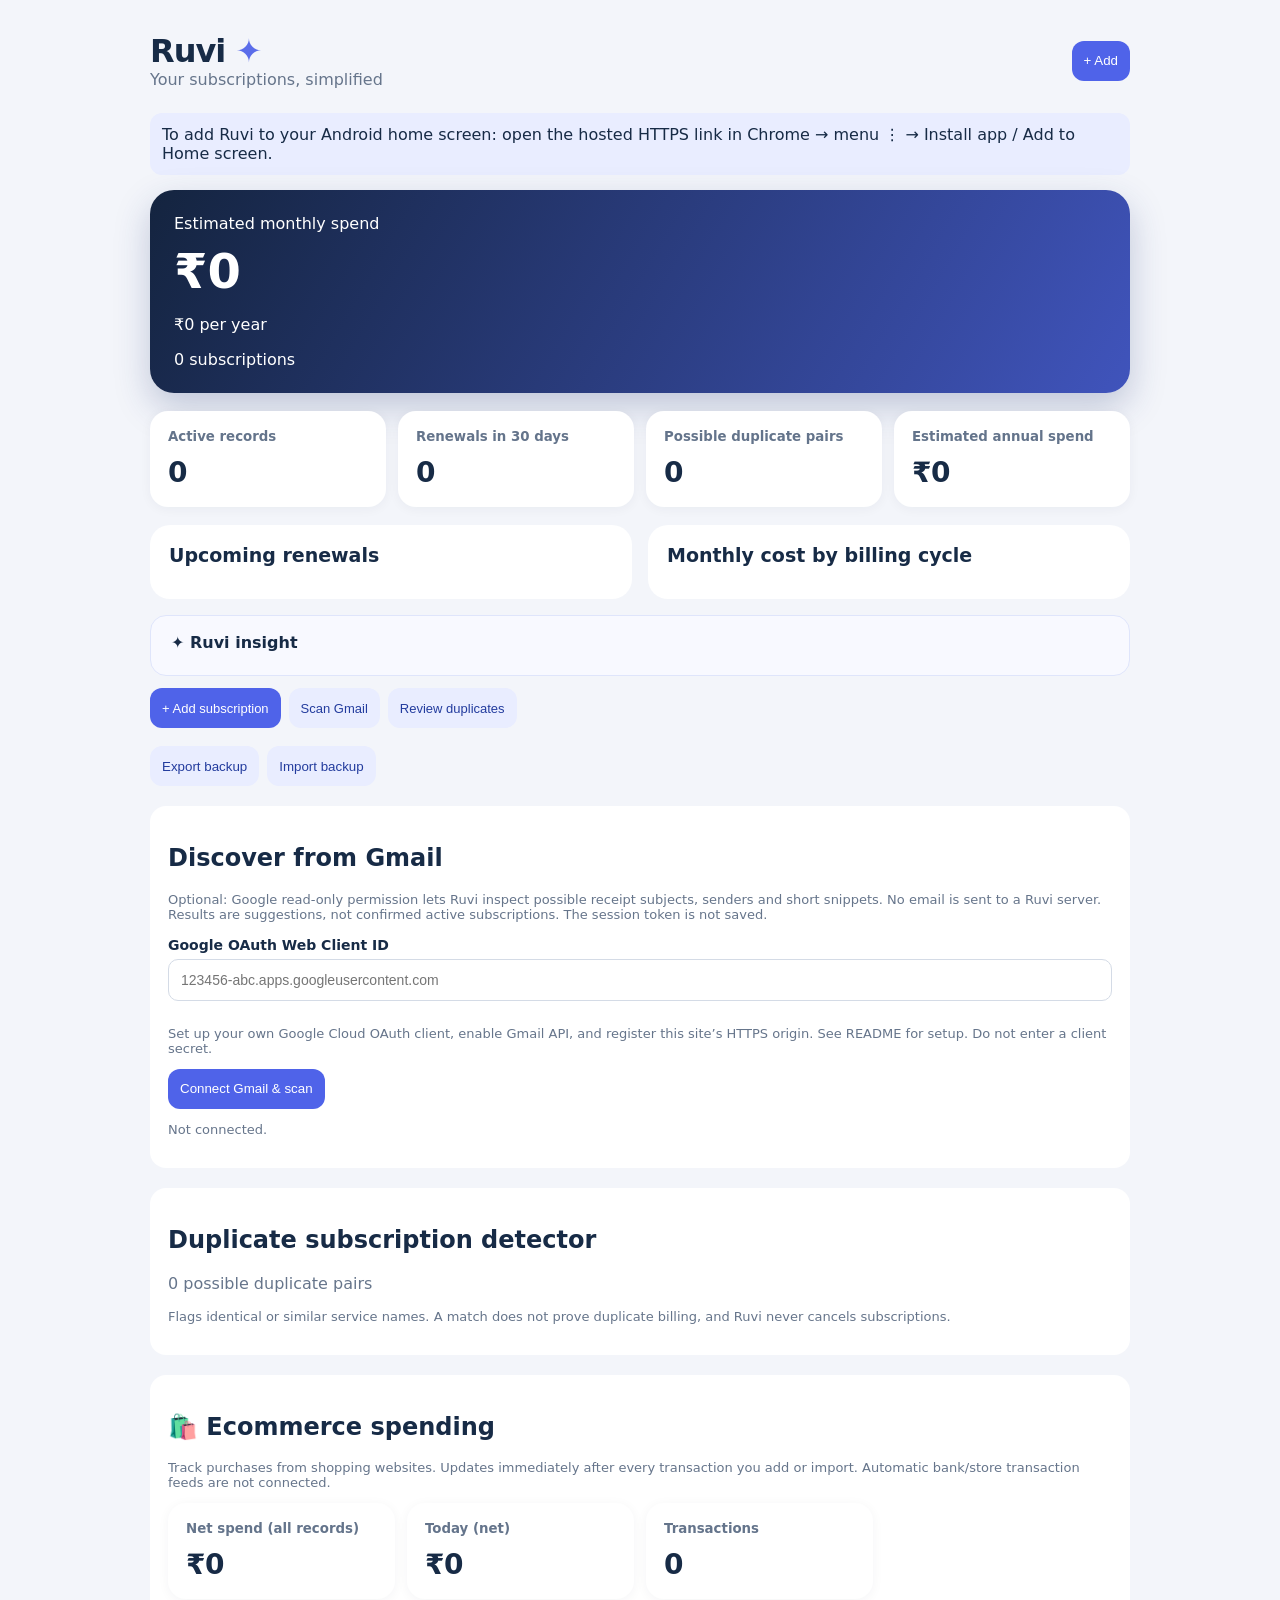
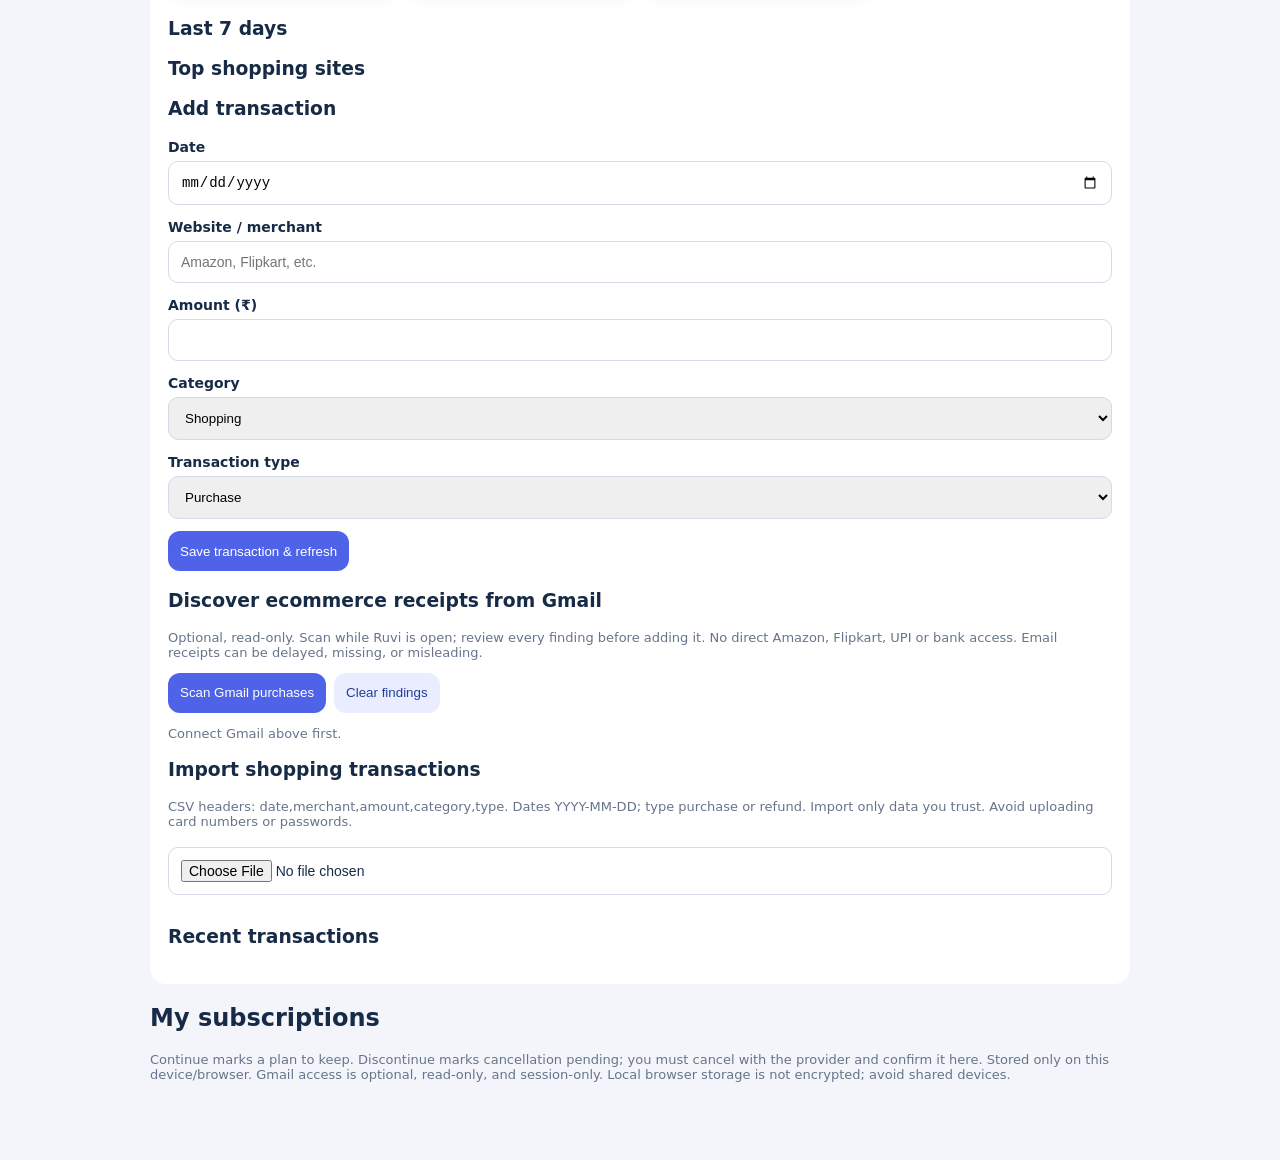
==== index.html @ 4a260799 "Add files via upload" ====
<!doctype html><html lang="en"><head><meta charset="utf-8"><meta name="viewport" content="width=device-width,initial-scale=1"><meta name="theme-color" content="#172b46"><title>Ruvi — Subscriptions</title><link rel="manifest" href="manifest.webmanifest"><style>body{margin:0;background:#f5f7fb;color:#172b46;font:16px system-ui}main{max-width:520px;margin:auto;padding:22px}header{display:flex;justify-content:space-between;align-items:center}h1{font-size:32px;margin:0}.muted{color:#66758b}.hero{background:#172b46;color:white;border-radius:24px;padding:24px;margin:24px 0}.hero strong{font-size:36px}.card{background:white;padding:16px;border-radius:16px;margin:12px 0;box-shadow:0 2px 10px #172b4610;display:flex;justify-content:space-between;gap:10px;align-items:center}button{background:#4f63e9;color:white;border:0;border-radius:12px;padding:12px;cursor:pointer}button.secondary{background:#e9edff;color:#233c9e}input,select{box-sizing:border-box;width:100%;padding:12px;border:1px solid #d4dbe6;border-radius:10px;margin:5px 0 12px}dialog{border:0;border-radius:20px;max-width:400px;width:85%}dialog::backdrop{background:#172b4699}.actions{display:flex;gap:8px;flex-wrap:wrap}.small{font-size:13px}.cost{font-weight:700}.grow{min-width:0;overflow-wrap:anywhere}.discovery{align-items:flex-start}.discovery p{margin:8px 0}.section{background:#fff;border-radius:16px;padding:18px;margin:20px 0}.section input{font-size:14px}label{font-weight:600;font-size:14px}.subscription-actions{display:flex;flex-wrap:wrap;gap:6px;justify-content:flex-end}.subscription-actions button{font-size:12px;padding:9px}.keep-button{background:#147d60}.stop-button{background:#a73745}.card{align-items:flex-start;flex-direction:column}.card>div{width:100%}.subscription-actions{width:100%} .install-hint{padding:12px;background:#e9edff;border-radius:12px;margin:14px 0} .ecom-bar-row{display:grid;grid-template-columns:55px 1fr 100px;gap:8px;align-items:center;margin:10px 0;font-size:12px}.ecom-bar-bg{background:#edf0fa;height:16px;border-radius:8px;overflow:hidden}.ecom-bar-fill{height:100%;background:#5969e9}.ecom-entry{display:flex;align-items:center;gap:8px;flex-wrap:wrap;padding:9px 0;border-bottom:1px solid #e8ecf3}.ecom-entry span{flex:1;min-width:130px}.ecom-entry button{padding:7px} </style><link rel="stylesheet" href="dashboard.css"></head><body><main><header><div><h1>Ruvi <span style="color:#5b6dea">✦</span></h1><div class="muted">Your subscriptions, simplified</div></div><button onclick="openForm()">+ Add</button></header><div class="install-hint" id="installHint">To add Ruvi to your Android home screen: open the hosted HTTPS link in Chrome → menu ⋮ → Install app / Add to Home screen.</div><section class="hero"><div>Estimated monthly spend</div><strong id="monthly">₹0</strong><p id="yearly">₹0 per year</p><div id="count">0 subscriptions</div></section><section class="dashboard-grid" aria-label="Subscription metrics"><div class="metric"><small>Active records</small><strong id="metric-active">0</strong></div><div class="metric"><small>Renewals in 30 days</small><strong id="metric-next">0</strong></div><div class="metric"><small>Possible duplicate pairs</small><strong id="metric-risk">0</strong></div><div class="metric"><small>Estimated annual spend</small><strong id="metric-annual">₹0</strong></div></section><section class="dashboard-panels"><div class="panel"><h2>Upcoming renewals</h2><div id="renewal-list"></div></div><div class="panel"><h2>Monthly cost by billing cycle</h2><div id="spend-chart"></div></div></section><div class="insight"><strong>✦ Ruvi insight</strong><p id="insight-text"></p></div><div class="quick-actions"><button onclick="openForm()">+ Add subscription</button><button class="secondary" data-target="gmail-section">Scan Gmail</button><button class="secondary" data-target="duplicate-section">Review duplicates</button></div><div class="actions"><button class="secondary" onclick="exportData()">Export backup</button><button class="secondary" onclick="document.getElementById('import').click()">Import backup</button><input id="import" type="file" accept="application/json" hidden onchange="importData(event)"></div><section class="section" id="gmail-section"><h2>Discover from Gmail</h2><p class="muted small">Optional: Google read-only permission lets Ruvi inspect possible receipt subjects, senders and short snippets. No email is sent to a Ruvi server. Results are suggestions, not confirmed active subscriptions. The session token is not saved.</p><label>Google OAuth Web Client ID<input id="clientId" autocomplete="off" placeholder="123456-abc.apps.googleusercontent.com"></label><p class="muted small">Set up your own Google Cloud OAuth client, enable Gmail API, and register this site’s HTTPS origin. See README for setup. Do not enter a client secret.</p><div class="actions"><button id="connect" type="button">Connect Gmail &amp; scan</button><button id="disconnect" type="button" class="secondary" hidden>Disconnect</button></div><p id="gmailStatus" role="status" class="muted small">Not connected.</p><div id="findings"></div></section><section class="section" id="duplicate-section"><h2>Duplicate subscription detector</h2><p id="duplicateCount" class="muted">0 possible duplicate pairs</p><p class="muted small">Flags identical or similar service names. A match does not prove duplicate billing, and Ruvi never cancels subscriptions.</p><div id="duplicates"></div></section><section class="section" id="ecommerce-section"><h2>🛍️ Ecommerce spending</h2><p class="muted small">Track purchases from shopping websites. Updates immediately after every transaction you add or import. Automatic bank/store transaction feeds are not connected.</p><div class="dashboard-grid"><div class="metric"><small>Net spend (all records)</small><strong id="ecom-total">₹0</strong></div><div class="metric"><small>Today (net)</small><strong id="ecom-today">₹0</strong></div><div class="metric"><small>Transactions</small><strong id="ecom-count">0</strong></div></div><p class="muted small" id="ecom-updated"></p><h3>Last 7 days</h3><div id="ecom-chart"></div><h3>Top shopping sites</h3><div id="ecom-merchants"></div><h3>Add transaction</h3><form id="ecom-form"><label>Date<input type="date" id="ecom-date" required></label><label>Website / merchant<input id="ecom-merchant" placeholder="Amazon, Flipkart, etc." required></label><label>Amount (₹)<input id="ecom-amount" type="number" min="0" step="0.01" required></label><label>Category<select id="ecom-category"><option>Shopping</option><option>Groceries</option><option>Electronics</option><option>Fashion</option><option>Household</option><option>Other</option></select></label><label>Transaction type<select id="ecom-type"><option value="purchase">Purchase</option><option value="refund">Refund</option></select></label><button type="submit">Save transaction & refresh</button></form><h3>Discover ecommerce receipts from Gmail</h3><p class="muted small">Optional, read-only. Scan while Ruvi is open; review every finding before adding it. No direct Amazon, Flipkart, UPI or bank access. Email receipts can be delayed, missing, or misleading.</p><div class="actions"><button id="scan-ecom" type="button">Scan Gmail purchases</button><button id="clear-ecom-finds" class="secondary" type="button">Clear findings</button></div><p id="ecom-scan-status" class="muted small" role="status">Connect Gmail above first.</p><div id="ecom-findings"></div><h3>Import shopping transactions</h3><p class="muted small">CSV headers: date,merchant,amount,category,type. Dates YYYY-MM-DD; type purchase or refund. Import only data you trust. Avoid uploading card numbers or passwords.</p><input type="file" id="ecom-csv" accept=".csv,text/csv"><h3>Recent transactions</h3><div id="ecom-list"></div></section><h2>My subscriptions</h2><div id="items"></div><p class="muted small">Continue marks a plan to keep. Discontinue marks cancellation pending; you must cancel with the provider and confirm it here. Stored only on this device/browser. Gmail access is optional, read-only, and session-only. Local browser storage is not encrypted; avoid shared devices.</p></main><dialog id="editor"><form id="form"><h2 id="formTitle">Add subscription</h2><input id="editId" type="hidden"><label>Service name<input id="name" required placeholder="e.g. ChatGPT Plus"></label><label>Amount (₹)<input id="amount" required type="number" min="0" step="0.01"></label><label>Billing cycle<select id="cycle"><option value="monthly">Monthly</option><option value="yearly">Yearly</option><option value="weekly">Weekly</option><option value="quarterly">Quarterly</option></select></label><label>Next renewal<input id="renewal" required type="date"></label><label>Payment method (optional)<input id="method" placeholder="UPI / card / other"></label><div class="actions"><button type="submit">Save</button><button type="button" class="secondary" onclick="editor.close()">Cancel</button></div></form></dialog><script src="https://accounts.google.com/gsi/client" async defer></script><script src="duplicates.js"></script><script src="app.js"></script><script src="gmail.js"></script><script src="dashboard.js"></script><script src="transactions.js"></script><script src="ecommerce-discovery.js"></script></body></html>
---- dashboard.css ----
:root{color-scheme:light}body{background:#f3f5fa}main{max-width:980px;padding:24px 18px 65px}header{padding:8px 0 10px}h1{letter-spacing:-1px}.hero{background:linear-gradient(120deg,#14243f,#4054bc);box-shadow:0 14px 35px #263c7740;margin:15px 0 18px}.hero strong{display:block;margin-top:10px;font-size:clamp(32px,7vw,48px)}.dashboard-grid{display:grid;grid-template-columns:repeat(4,minmax(0,1fr));gap:12px}.metric{background:white;border-radius:18px;padding:18px;box-shadow:0 2px 12px #172b460c}.metric small{display:block;color:#64748b;font-weight:600;margin-bottom:12px}.metric strong{font-size:clamp(21px,3vw,28px);letter-spacing:-.5px}.dashboard-panels{display:grid;grid-template-columns:1fr 1fr;gap:16px;margin-top:18px}.panel{background:white;border-radius:20px;padding:19px;min-width:0}.panel h2{margin:0 0 14px;font-size:19px}.dash-row{display:flex;align-items:center;justify-content:space-between;gap:12px;border-bottom:1px solid #edf0f5;padding:12px 0}.dash-row:last-child{border:0}.dash-row b{display:block}.dash-row small{display:block;color:#64748b;margin-top:4px}.bar-item{margin:14px 0 20px}.bar-heading{display:flex;justify-content:space-between;gap:12px;font-size:13px;margin-bottom:8px}.bar-track{height:10px;border-radius:12px;background:#e9edf8;overflow:hidden}.bar-fill{height:100%;border-radius:12px;background:linear-gradient(90deg,#5465d9,#7f8ff2)}.insight{margin-top:16px;padding:17px 20px;border:1px solid #dfe5fb;background:#f8f9ff;border-radius:16px}.insight strong{display:block;margin-bottom:6px}.insight p{margin:0;color:#485672}.quick-actions{display:flex;flex-wrap:wrap;gap:8px;margin:12px 0 18px}.quick-actions button{font-size:13px}.section{scroll-margin-top:15px}.card{flex-wrap:wrap}button{min-height:40px}@media(max-width:650px){.dashboard-grid{grid-template-columns:repeat(2,minmax(0,1fr))}.dashboard-panels{grid-template-columns:1fr}.metric{padding:14px}.hero{padding:22px}.panel{padding:16px}main{padding:14px 12px 50px}}
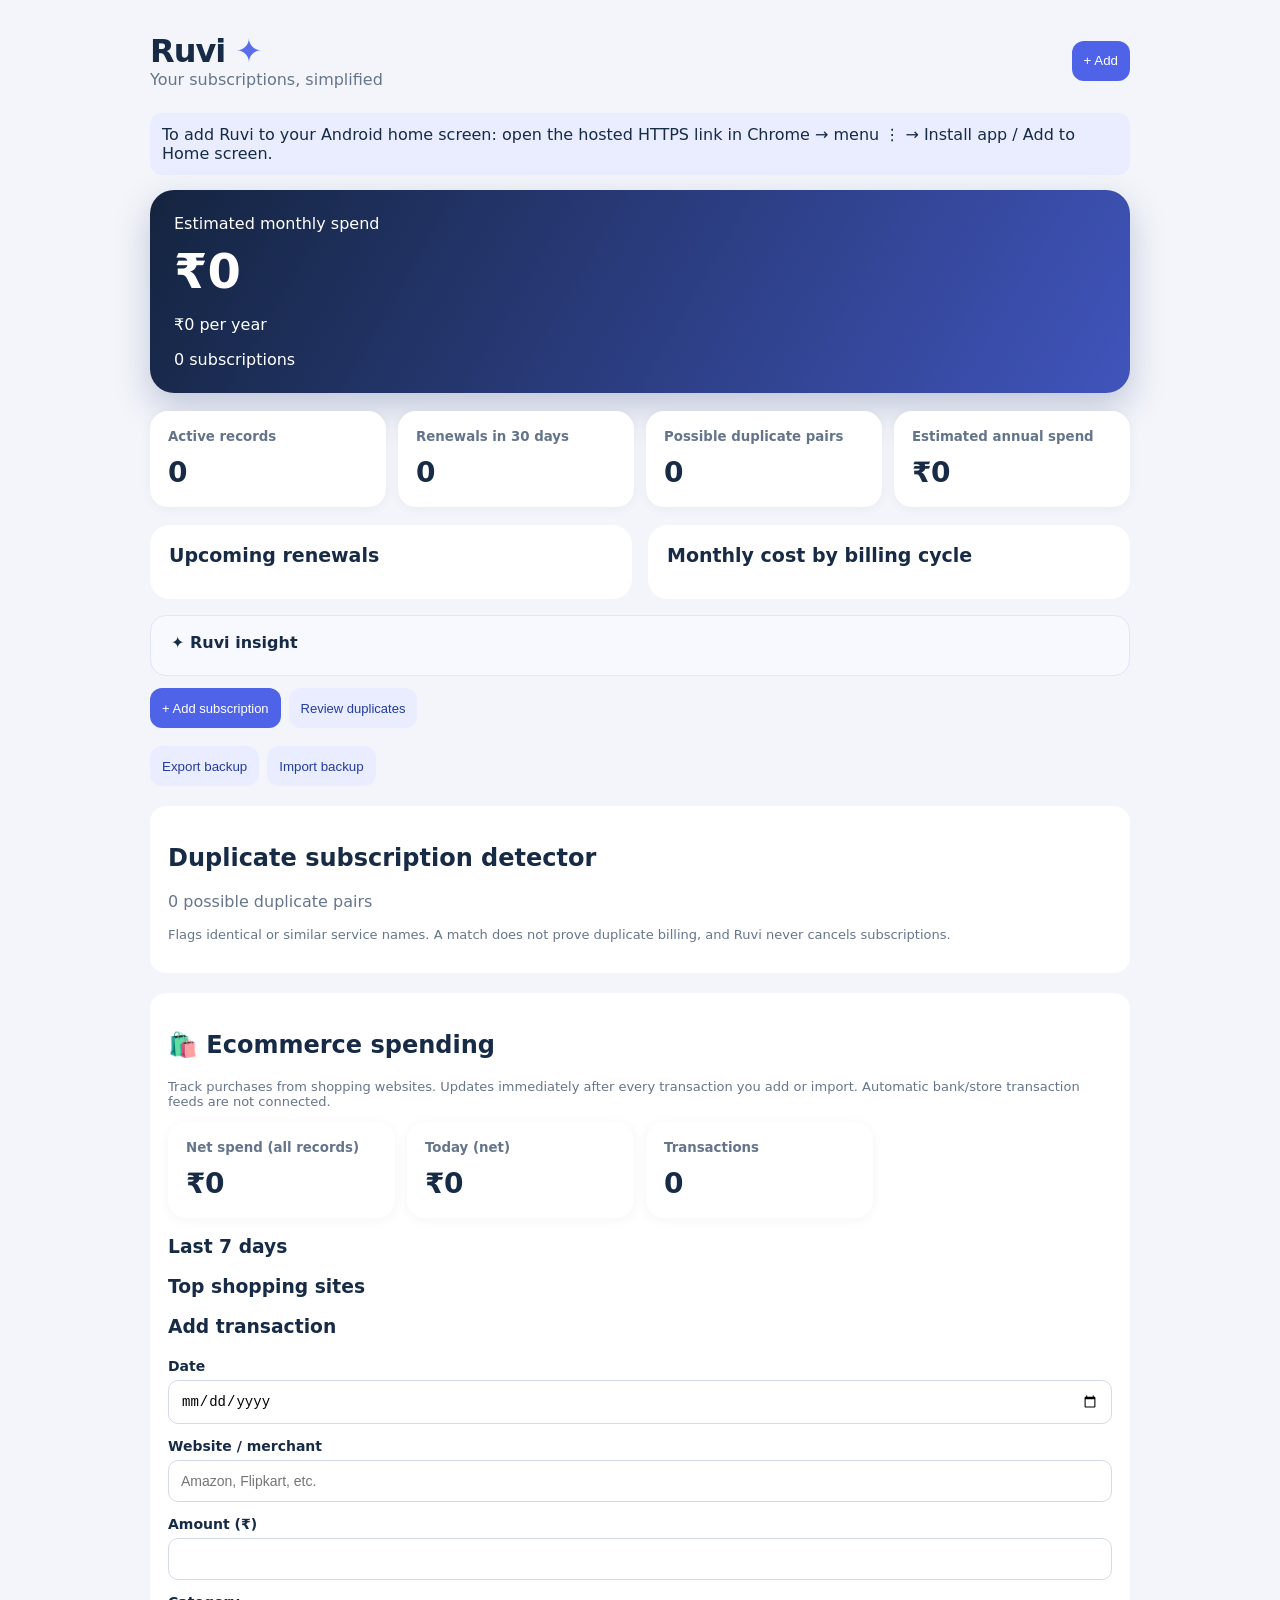
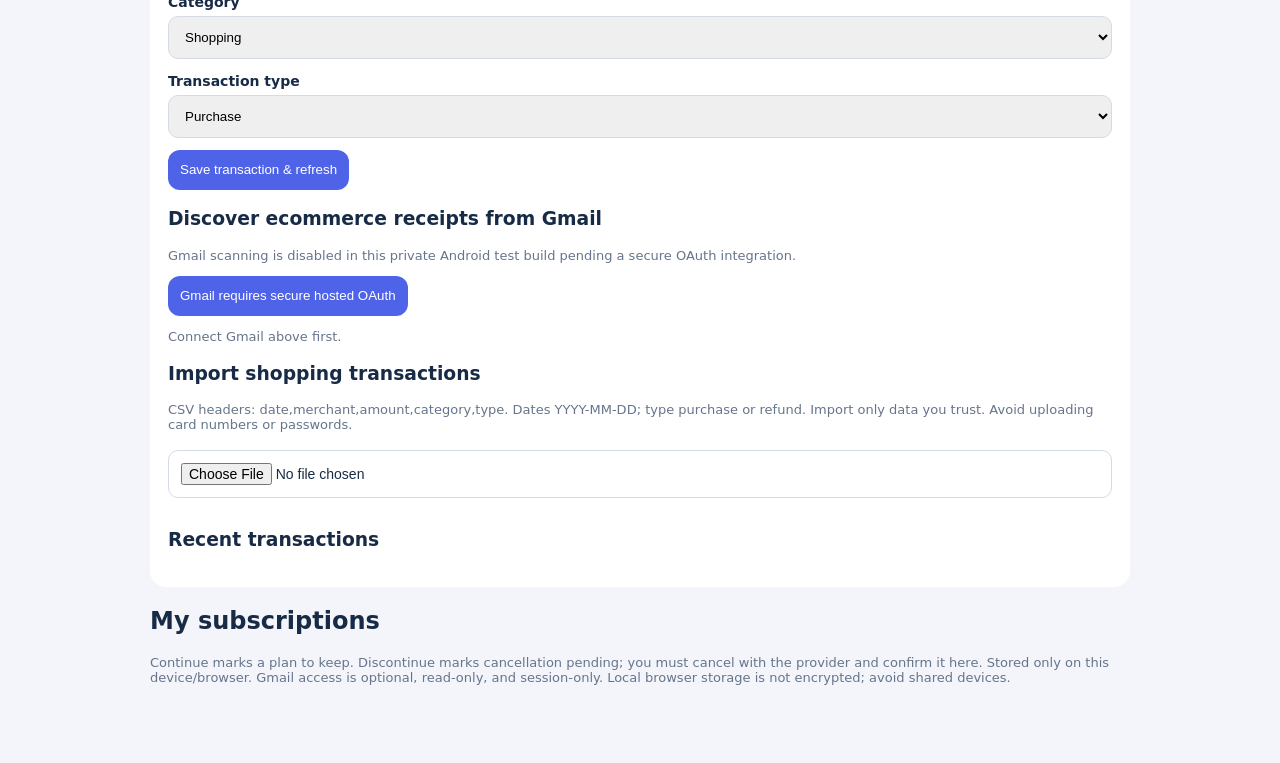
==== commit b8c16eb8: "Add files via upload" ====
--- a/index.html
+++ b/index.html
@@ -1 +1 @@
-<!doctype html><html lang="en"><head><meta charset="utf-8"><meta name="viewport" content="width=device-width,initial-scale=1"><meta name="theme-color" content="#172b46"><title>Ruvi — Subscriptions</title><link rel="manifest" href="manifest.webmanifest"><style>body{margin:0;background:#f5f7fb;color:#172b46;font:16px system-ui}main{max-width:520px;margin:auto;padding:22px}header{display:flex;justify-content:space-between;align-items:center}h1{font-size:32px;margin:0}.muted{color:#66758b}.hero{background:#172b46;color:white;border-radius:24px;padding:24px;margin:24px 0}.hero strong{font-size:36px}.card{background:white;padding:16px;border-radius:16px;margin:12px 0;box-shadow:0 2px 10px #172b4610;display:flex;justify-content:space-between;gap:10px;align-items:center}button{background:#4f63e9;color:white;border:0;border-radius:12px;padding:12px;cursor:pointer}button.secondary{background:#e9edff;color:#233c9e}input,select{box-sizing:border-box;width:100%;padding:12px;border:1px solid #d4dbe6;border-radius:10px;margin:5px 0 12px}dialog{border:0;border-radius:20px;max-width:400px;width:85%}dialog::backdrop{background:#172b4699}.actions{display:flex;gap:8px;flex-wrap:wrap}.small{font-size:13px}.cost{font-weight:700}.grow{min-width:0;overflow-wrap:anywhere}.discovery{align-items:flex-start}.discovery p{margin:8px 0}.section{background:#fff;border-radius:16px;padding:18px;margin:20px 0}.section input{font-size:14px}label{font-weight:600;font-size:14px}.subscription-actions{display:flex;flex-wrap:wrap;gap:6px;justify-content:flex-end}.subscription-actions button{font-size:12px;padding:9px}.keep-button{background:#147d60}.stop-button{background:#a73745}.card{align-items:flex-start;flex-direction:column}.card>div{width:100%}.subscription-actions{width:100%} .install-hint{padding:12px;background:#e9edff;border-radius:12px;margin:14px 0} .ecom-bar-row{display:grid;grid-template-columns:55px 1fr 100px;gap:8px;align-items:center;margin:10px 0;font-size:12px}.ecom-bar-bg{background:#edf0fa;height:16px;border-radius:8px;overflow:hidden}.ecom-bar-fill{height:100%;background:#5969e9}.ecom-entry{display:flex;align-items:center;gap:8px;flex-wrap:wrap;padding:9px 0;border-bottom:1px solid #e8ecf3}.ecom-entry span{flex:1;min-width:130px}.ecom-entry button{padding:7px} </style><link rel="stylesheet" href="dashboard.css"></head><body><main><header><div><h1>Ruvi <span style="color:#5b6dea">✦</span></h1><div class="muted">Your subscriptions, simplified</div></div><button onclick="openForm()">+ Add</button></header><div class="install-hint" id="installHint">To add Ruvi to your Android home screen: open the hosted HTTPS link in Chrome → menu ⋮ → Install app / Add to Home screen.</div><section class="hero"><div>Estimated monthly spend</div><strong id="monthly">₹0</strong><p id="yearly">₹0 per year</p><div id="count">0 subscriptions</div></section><section class="dashboard-grid" aria-label="Subscription metrics"><div class="metric"><small>Active records</small><strong id="metric-active">0</strong></div><div class="metric"><small>Renewals in 30 days</small><strong id="metric-next">0</strong></div><div class="metric"><small>Possible duplicate pairs</small><strong id="metric-risk">0</strong></div><div class="metric"><small>Estimated annual spend</small><strong id="metric-annual">₹0</strong></div></section><section class="dashboard-panels"><div class="panel"><h2>Upcoming renewals</h2><div id="renewal-list"></div></div><div class="panel"><h2>Monthly cost by billing cycle</h2><div id="spend-chart"></div></div></section><div class="insight"><strong>✦ Ruvi insight</strong><p id="insight-text"></p></div><div class="quick-actions"><button onclick="openForm()">+ Add subscription</button><button class="secondary" data-target="gmail-section">Scan Gmail</button><button class="secondary" data-target="duplicate-section">Review duplicates</button></div><div class="actions"><button class="secondary" onclick="exportData()">Export backup</button><button class="secondary" onclick="document.getElementById('import').click()">Import backup</button><input id="import" type="file" accept="application/json" hidden onchange="importData(event)"></div><section class="section" id="gmail-section"><h2>Discover from Gmail</h2><p class="muted small">Optional: Google read-only permission lets Ruvi inspect possible receipt subjects, senders and short snippets. No email is sent to a Ruvi server. Results are suggestions, not confirmed active subscriptions. The session token is not saved.</p><label>Google OAuth Web Client ID<input id="clientId" autocomplete="off" placeholder="123456-abc.apps.googleusercontent.com"></label><p class="muted small">Set up your own Google Cloud OAuth client, enable Gmail API, and register this site’s HTTPS origin. See README for setup. Do not enter a client secret.</p><div class="actions"><button id="connect" type="button">Connect Gmail &amp; scan</button><button id="disconnect" type="button" class="secondary" hidden>Disconnect</button></div><p id="gmailStatus" role="status" class="muted small">Not connected.</p><div id="findings"></div></section><section class="section" id="duplicate-section"><h2>Duplicate subscription detector</h2><p id="duplicateCount" class="muted">0 possible duplicate pairs</p><p class="muted small">Flags identical or similar service names. A match does not prove duplicate billing, and Ruvi never cancels subscriptions.</p><div id="duplicates"></div></section><section class="section" id="ecommerce-section"><h2>🛍️ Ecommerce spending</h2><p class="muted small">Track purchases from shopping websites. Updates immediately after every transaction you add or import. Automatic bank/store transaction feeds are not connected.</p><div class="dashboard-grid"><div class="metric"><small>Net spend (all records)</small><strong id="ecom-total">₹0</strong></div><div class="metric"><small>Today (net)</small><strong id="ecom-today">₹0</strong></div><div class="metric"><small>Transactions</small><strong id="ecom-count">0</strong></div></div><p class="muted small" id="ecom-updated"></p><h3>Last 7 days</h3><div id="ecom-chart"></div><h3>Top shopping sites</h3><div id="ecom-merchants"></div><h3>Add transaction</h3><form id="ecom-form"><label>Date<input type="date" id="ecom-date" required></label><label>Website / merchant<input id="ecom-merchant" placeholder="Amazon, Flipkart, etc." required></label><label>Amount (₹)<input id="ecom-amount" type="number" min="0" step="0.01" required></label><label>Category<select id="ecom-category"><option>Shopping</option><option>Groceries</option><option>Electronics</option><option>Fashion</option><option>Household</option><option>Other</option></select></label><label>Transaction type<select id="ecom-type"><option value="purchase">Purchase</option><option value="refund">Refund</option></select></label><button type="submit">Save transaction & refresh</button></form><h3>Discover ecommerce receipts from Gmail</h3><p class="muted small">Optional, read-only. Scan while Ruvi is open; review every finding before adding it. No direct Amazon, Flipkart, UPI or bank access. Email receipts can be delayed, missing, or misleading.</p><div class="actions"><button id="scan-ecom" type="button">Scan Gmail purchases</button><button id="clear-ecom-finds" class="secondary" type="button">Clear findings</button></div><p id="ecom-scan-status" class="muted small" role="status">Connect Gmail above first.</p><div id="ecom-findings"></div><h3>Import shopping transactions</h3><p class="muted small">CSV headers: date,merchant,amount,category,type. Dates YYYY-MM-DD; type purchase or refund. Import only data you trust. Avoid uploading card numbers or passwords.</p><input type="file" id="ecom-csv" accept=".csv,text/csv"><h3>Recent transactions</h3><div id="ecom-list"></div></section><h2>My subscriptions</h2><div id="items"></div><p class="muted small">Continue marks a plan to keep. Discontinue marks cancellation pending; you must cancel with the provider and confirm it here. Stored only on this device/browser. Gmail access is optional, read-only, and session-only. Local browser storage is not encrypted; avoid shared devices.</p></main><dialog id="editor"><form id="form"><h2 id="formTitle">Add subscription</h2><input id="editId" type="hidden"><label>Service name<input id="name" required placeholder="e.g. ChatGPT Plus"></label><label>Amount (₹)<input id="amount" required type="number" min="0" step="0.01"></label><label>Billing cycle<select id="cycle"><option value="monthly">Monthly</option><option value="yearly">Yearly</option><option value="weekly">Weekly</option><option value="quarterly">Quarterly</option></select></label><label>Next renewal<input id="renewal" required type="date"></label><label>Payment method (optional)<input id="method" placeholder="UPI / card / other"></label><div class="actions"><button type="submit">Save</button><button type="button" class="secondary" onclick="editor.close()">Cancel</button></div></form></dialog><script src="https://accounts.google.com/gsi/client" async defer></script><script src="duplicates.js"></script><script src="app.js"></script><script src="gmail.js"></script><script src="dashboard.js"></script><script src="transactions.js"></script><script src="ecommerce-discovery.js"></script></body></html>
+<!doctype html><html lang="en"><head><meta charset="utf-8"><meta name="viewport" content="width=device-width,initial-scale=1"><meta name="theme-color" content="#172b46"><title>Ruvi — Subscriptions</title><link rel="manifest" href="manifest.webmanifest"><style>body{margin:0;background:#f5f7fb;color:#172b46;font:16px system-ui}main{max-width:520px;margin:auto;padding:22px}header{display:flex;justify-content:space-between;align-items:center}h1{font-size:32px;margin:0}.muted{color:#66758b}.hero{background:#172b46;color:white;border-radius:24px;padding:24px;margin:24px 0}.hero strong{font-size:36px}.card{background:white;padding:16px;border-radius:16px;margin:12px 0;box-shadow:0 2px 10px #172b4610;display:flex;justify-content:space-between;gap:10px;align-items:center}button{background:#4f63e9;color:white;border:0;border-radius:12px;padding:12px;cursor:pointer}button.secondary{background:#e9edff;color:#233c9e}input,select{box-sizing:border-box;width:100%;padding:12px;border:1px solid #d4dbe6;border-radius:10px;margin:5px 0 12px}dialog{border:0;border-radius:20px;max-width:400px;width:85%}dialog::backdrop{background:#172b4699}.actions{display:flex;gap:8px;flex-wrap:wrap}.small{font-size:13px}.cost{font-weight:700}.grow{min-width:0;overflow-wrap:anywhere}.discovery{align-items:flex-start}.discovery p{margin:8px 0}.section{background:#fff;border-radius:16px;padding:18px;margin:20px 0}.section input{font-size:14px}label{font-weight:600;font-size:14px}.subscription-actions{display:flex;flex-wrap:wrap;gap:6px;justify-content:flex-end}.subscription-actions button{font-size:12px;padding:9px}.keep-button{background:#147d60}.stop-button{background:#a73745}.card{align-items:flex-start;flex-direction:column}.card>div{width:100%}.subscription-actions{width:100%} .install-hint{padding:12px;background:#e9edff;border-radius:12px;margin:14px 0} .ecom-bar-row{display:grid;grid-template-columns:55px 1fr 100px;gap:8px;align-items:center;margin:10px 0;font-size:12px}.ecom-bar-bg{background:#edf0fa;height:16px;border-radius:8px;overflow:hidden}.ecom-bar-fill{height:100%;background:#5969e9}.ecom-entry{display:flex;align-items:center;gap:8px;flex-wrap:wrap;padding:9px 0;border-bottom:1px solid #e8ecf3}.ecom-entry span{flex:1;min-width:130px}.ecom-entry button{padding:7px} </style><link rel="stylesheet" href="dashboard.css"></head><body><main><header><div><h1>Ruvi <span style="color:#5b6dea">✦</span></h1><div class="muted">Your subscriptions, simplified</div></div><button onclick="openForm()">+ Add</button></header><div class="install-hint" id="installHint">To add Ruvi to your Android home screen: open the hosted HTTPS link in Chrome → menu ⋮ → Install app / Add to Home screen.</div><section class="hero"><div>Estimated monthly spend</div><strong id="monthly">₹0</strong><p id="yearly">₹0 per year</p><div id="count">0 subscriptions</div></section><section class="dashboard-grid" aria-label="Subscription metrics"><div class="metric"><small>Active records</small><strong id="metric-active">0</strong></div><div class="metric"><small>Renewals in 30 days</small><strong id="metric-next">0</strong></div><div class="metric"><small>Possible duplicate pairs</small><strong id="metric-risk">0</strong></div><div class="metric"><small>Estimated annual spend</small><strong id="metric-annual">₹0</strong></div></section><section class="dashboard-panels"><div class="panel"><h2>Upcoming renewals</h2><div id="renewal-list"></div></div><div class="panel"><h2>Monthly cost by billing cycle</h2><div id="spend-chart"></div></div></section><div class="insight"><strong>✦ Ruvi insight</strong><p id="insight-text"></p></div><div class="quick-actions"><button onclick="openForm()">+ Add subscription</button><button class="secondary" data-target="duplicate-section">Review duplicates</button></div><div class="actions"><button class="secondary" onclick="exportData()">Export backup</button><button class="secondary" onclick="document.getElementById('import').click()">Import backup</button><input id="import" type="file" accept="application/json" hidden onchange="importData(event)"></div><section class="section" id="gmail-section" hidden><h2>Discover from Gmail</h2><p class="muted small">Optional: Google read-only permission lets Ruvi inspect possible receipt subjects, senders and short snippets. No email is sent to a Ruvi server. Results are suggestions, not confirmed active subscriptions. The session token is not saved.</p><label>Google OAuth Web Client ID<input id="clientId" autocomplete="off" placeholder="123456-abc.apps.googleusercontent.com"></label><p class="muted small">Set up your own Google Cloud OAuth client, enable Gmail API, and register this site’s HTTPS origin. See README for setup. Do not enter a client secret.</p><div class="actions"><button id="connect" type="button">Connect Gmail &amp; scan</button><button id="disconnect" type="button" class="secondary" hidden>Disconnect</button></div><p id="gmailStatus" role="status" class="muted small">Not connected.</p><div id="findings"></div></section><section class="section" id="duplicate-section"><h2>Duplicate subscription detector</h2><p id="duplicateCount" class="muted">0 possible duplicate pairs</p><p class="muted small">Flags identical or similar service names. A match does not prove duplicate billing, and Ruvi never cancels subscriptions.</p><div id="duplicates"></div></section><section class="section" id="ecommerce-section"><h2>🛍️ Ecommerce spending</h2><p class="muted small">Track purchases from shopping websites. Updates immediately after every transaction you add or import. Automatic bank/store transaction feeds are not connected.</p><div class="dashboard-grid"><div class="metric"><small>Net spend (all records)</small><strong id="ecom-total">₹0</strong></div><div class="metric"><small>Today (net)</small><strong id="ecom-today">₹0</strong></div><div class="metric"><small>Transactions</small><strong id="ecom-count">0</strong></div></div><p class="muted small" id="ecom-updated"></p><h3>Last 7 days</h3><div id="ecom-chart"></div><h3>Top shopping sites</h3><div id="ecom-merchants"></div><h3>Add transaction</h3><form id="ecom-form"><label>Date<input type="date" id="ecom-date" required></label><label>Website / merchant<input id="ecom-merchant" placeholder="Amazon, Flipkart, etc." required></label><label>Amount (₹)<input id="ecom-amount" type="number" min="0" step="0.01" required></label><label>Category<select id="ecom-category"><option>Shopping</option><option>Groceries</option><option>Electronics</option><option>Fashion</option><option>Household</option><option>Other</option></select></label><label>Transaction type<select id="ecom-type"><option value="purchase">Purchase</option><option value="refund">Refund</option></select></label><button type="submit">Save transaction & refresh</button></form><h3>Discover ecommerce receipts from Gmail</h3><p class="muted small">Gmail scanning is disabled in this private Android test build pending a secure OAuth integration.</p><div class="actions"><button id="scan-ecom" type="button" disabled>Gmail requires secure hosted OAuth</button></div><p id="ecom-scan-status" class="muted small" role="status">Connect Gmail above first.</p><div id="ecom-findings"></div><h3>Import shopping transactions</h3><p class="muted small">CSV headers: date,merchant,amount,category,type. Dates YYYY-MM-DD; type purchase or refund. Import only data you trust. Avoid uploading card numbers or passwords.</p><input type="file" id="ecom-csv" accept=".csv,text/csv"><h3>Recent transactions</h3><div id="ecom-list"></div></section><h2>My subscriptions</h2><div id="items"></div><p class="muted small">Continue marks a plan to keep. Discontinue marks cancellation pending; you must cancel with the provider and confirm it here. Stored only on this device/browser. Gmail access is optional, read-only, and session-only. Local browser storage is not encrypted; avoid shared devices.</p></main><dialog id="editor"><form id="form"><h2 id="formTitle">Add subscription</h2><input id="editId" type="hidden"><label>Service name<input id="name" required placeholder="e.g. ChatGPT Plus"></label><label>Amount (₹)<input id="amount" required type="number" min="0" step="0.01"></label><label>Billing cycle<select id="cycle"><option value="monthly">Monthly</option><option value="yearly">Yearly</option><option value="weekly">Weekly</option><option value="quarterly">Quarterly</option></select></label><label>Next renewal<input id="renewal" required type="date"></label><label>Payment method (optional)<input id="method" placeholder="UPI / card / other"></label><div class="actions"><button type="submit">Save</button><button type="button" class="secondary" onclick="editor.close()">Cancel</button></div></form></dialog><script src="duplicates.js"></script><script src="app.js"></script><script src="dashboard.js"></script><script src="transactions.js"></script></body></html>
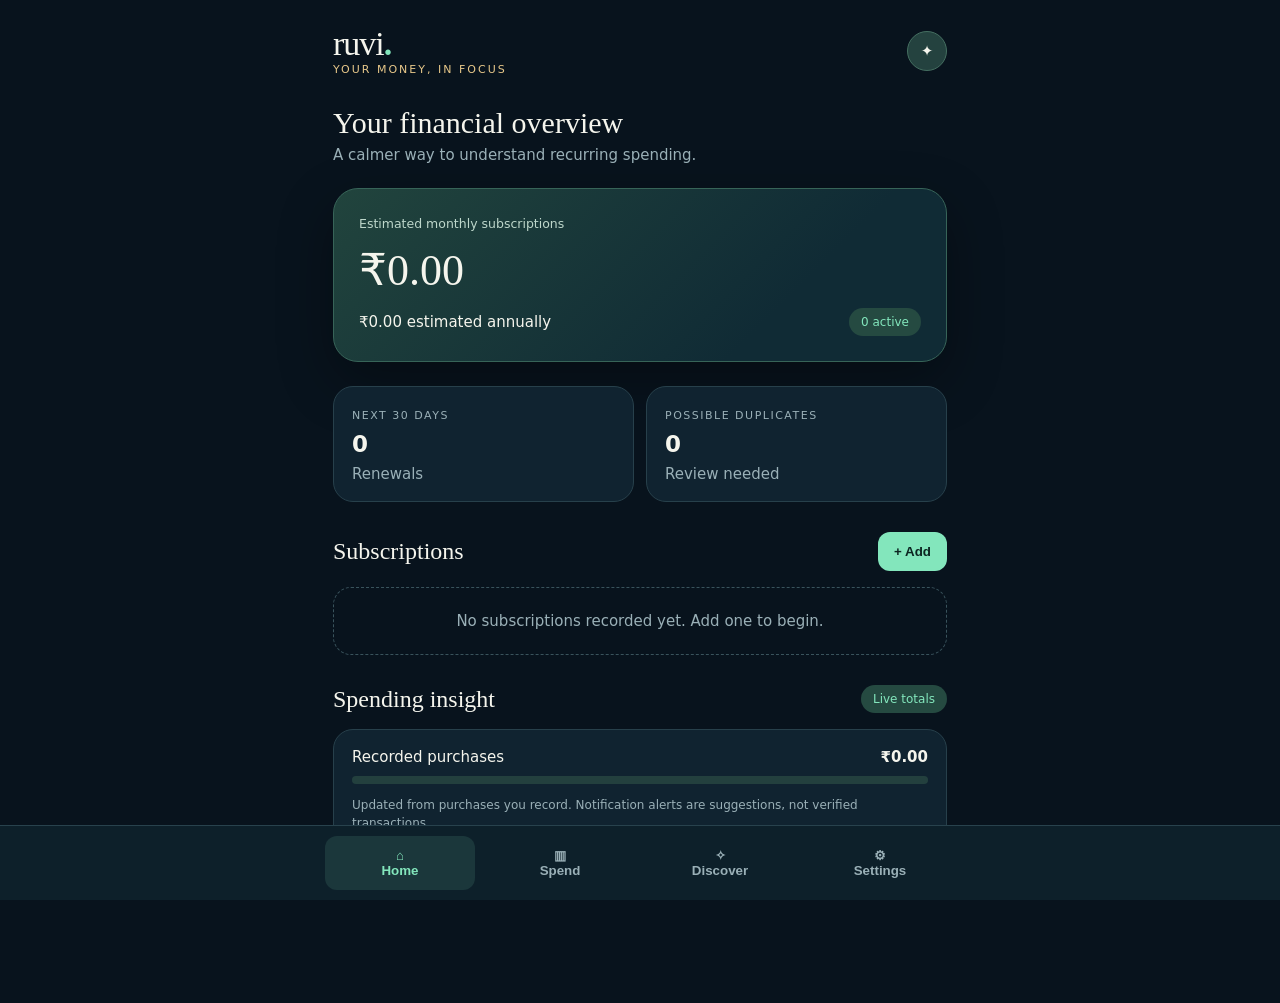
==== commit 82faf3c0: "Add files via upload" ====
--- a/index.html
+++ b/index.html
@@ -1 +1,3 @@
-<!doctype html><html lang="en"><head><meta charset="utf-8"><meta name="viewport" content="width=device-width,initial-scale=1"><meta name="theme-color" content="#172b46"><title>Ruvi — Subscriptions</title><link rel="manifest" href="manifest.webmanifest"><style>body{margin:0;background:#f5f7fb;color:#172b46;font:16px system-ui}main{max-width:520px;margin:auto;padding:22px}header{display:flex;justify-content:space-between;align-items:center}h1{font-size:32px;margin:0}.muted{color:#66758b}.hero{background:#172b46;color:white;border-radius:24px;padding:24px;margin:24px 0}.hero strong{font-size:36px}.card{background:white;padding:16px;border-radius:16px;margin:12px 0;box-shadow:0 2px 10px #172b4610;display:flex;justify-content:space-between;gap:10px;align-items:center}button{background:#4f63e9;color:white;border:0;border-radius:12px;padding:12px;cursor:pointer}button.secondary{background:#e9edff;color:#233c9e}input,select{box-sizing:border-box;width:100%;padding:12px;border:1px solid #d4dbe6;border-radius:10px;margin:5px 0 12px}dialog{border:0;border-radius:20px;max-width:400px;width:85%}dialog::backdrop{background:#172b4699}.actions{display:flex;gap:8px;flex-wrap:wrap}.small{font-size:13px}.cost{font-weight:700}.grow{min-width:0;overflow-wrap:anywhere}.discovery{align-items:flex-start}.discovery p{margin:8px 0}.section{background:#fff;border-radius:16px;padding:18px;margin:20px 0}.section input{font-size:14px}label{font-weight:600;font-size:14px}.subscription-actions{display:flex;flex-wrap:wrap;gap:6px;justify-content:flex-end}.subscription-actions button{font-size:12px;padding:9px}.keep-button{background:#147d60}.stop-button{background:#a73745}.card{align-items:flex-start;flex-direction:column}.card>div{width:100%}.subscription-actions{width:100%} .install-hint{padding:12px;background:#e9edff;border-radius:12px;margin:14px 0} .ecom-bar-row{display:grid;grid-template-columns:55px 1fr 100px;gap:8px;align-items:center;margin:10px 0;font-size:12px}.ecom-bar-bg{background:#edf0fa;height:16px;border-radius:8px;overflow:hidden}.ecom-bar-fill{height:100%;background:#5969e9}.ecom-entry{display:flex;align-items:center;gap:8px;flex-wrap:wrap;padding:9px 0;border-bottom:1px solid #e8ecf3}.ecom-entry span{flex:1;min-width:130px}.ecom-entry button{padding:7px} </style><link rel="stylesheet" href="dashboard.css"></head><body><main><header><div><h1>Ruvi <span style="color:#5b6dea">✦</span></h1><div class="muted">Your subscriptions, simplified</div></div><button onclick="openForm()">+ Add</button></header><div class="install-hint" id="installHint">To add Ruvi to your Android home screen: open the hosted HTTPS link in Chrome → menu ⋮ → Install app / Add to Home screen.</div><section class="hero"><div>Estimated monthly spend</div><strong id="monthly">₹0</strong><p id="yearly">₹0 per year</p><div id="count">0 subscriptions</div></section><section class="dashboard-grid" aria-label="Subscription metrics"><div class="metric"><small>Active records</small><strong id="metric-active">0</strong></div><div class="metric"><small>Renewals in 30 days</small><strong id="metric-next">0</strong></div><div class="metric"><small>Possible duplicate pairs</small><strong id="metric-risk">0</strong></div><div class="metric"><small>Estimated annual spend</small><strong id="metric-annual">₹0</strong></div></section><section class="dashboard-panels"><div class="panel"><h2>Upcoming renewals</h2><div id="renewal-list"></div></div><div class="panel"><h2>Monthly cost by billing cycle</h2><div id="spend-chart"></div></div></section><div class="insight"><strong>✦ Ruvi insight</strong><p id="insight-text"></p></div><div class="quick-actions"><button onclick="openForm()">+ Add subscription</button><button class="secondary" data-target="duplicate-section">Review duplicates</button></div><div class="actions"><button class="secondary" onclick="exportData()">Export backup</button><button class="secondary" onclick="document.getElementById('import').click()">Import backup</button><input id="import" type="file" accept="application/json" hidden onchange="importData(event)"></div><section class="section" id="gmail-section" hidden><h2>Discover from Gmail</h2><p class="muted small">Optional: Google read-only permission lets Ruvi inspect possible receipt subjects, senders and short snippets. No email is sent to a Ruvi server. Results are suggestions, not confirmed active subscriptions. The session token is not saved.</p><label>Google OAuth Web Client ID<input id="clientId" autocomplete="off" placeholder="123456-abc.apps.googleusercontent.com"></label><p class="muted small">Set up your own Google Cloud OAuth client, enable Gmail API, and register this site’s HTTPS origin. See README for setup. Do not enter a client secret.</p><div class="actions"><button id="connect" type="button">Connect Gmail &amp; scan</button><button id="disconnect" type="button" class="secondary" hidden>Disconnect</button></div><p id="gmailStatus" role="status" class="muted small">Not connected.</p><div id="findings"></div></section><section class="section" id="duplicate-section"><h2>Duplicate subscription detector</h2><p id="duplicateCount" class="muted">0 possible duplicate pairs</p><p class="muted small">Flags identical or similar service names. A match does not prove duplicate billing, and Ruvi never cancels subscriptions.</p><div id="duplicates"></div></section><section class="section" id="ecommerce-section"><h2>🛍️ Ecommerce spending</h2><p class="muted small">Track purchases from shopping websites. Updates immediately after every transaction you add or import. Automatic bank/store transaction feeds are not connected.</p><div class="dashboard-grid"><div class="metric"><small>Net spend (all records)</small><strong id="ecom-total">₹0</strong></div><div class="metric"><small>Today (net)</small><strong id="ecom-today">₹0</strong></div><div class="metric"><small>Transactions</small><strong id="ecom-count">0</strong></div></div><p class="muted small" id="ecom-updated"></p><h3>Last 7 days</h3><div id="ecom-chart"></div><h3>Top shopping sites</h3><div id="ecom-merchants"></div><h3>Add transaction</h3><form id="ecom-form"><label>Date<input type="date" id="ecom-date" required></label><label>Website / merchant<input id="ecom-merchant" placeholder="Amazon, Flipkart, etc." required></label><label>Amount (₹)<input id="ecom-amount" type="number" min="0" step="0.01" required></label><label>Category<select id="ecom-category"><option>Shopping</option><option>Groceries</option><option>Electronics</option><option>Fashion</option><option>Household</option><option>Other</option></select></label><label>Transaction type<select id="ecom-type"><option value="purchase">Purchase</option><option value="refund">Refund</option></select></label><button type="submit">Save transaction & refresh</button></form><h3>Discover ecommerce receipts from Gmail</h3><p class="muted small">Gmail scanning is disabled in this private Android test build pending a secure OAuth integration.</p><div class="actions"><button id="scan-ecom" type="button" disabled>Gmail requires secure hosted OAuth</button></div><p id="ecom-scan-status" class="muted small" role="status">Connect Gmail above first.</p><div id="ecom-findings"></div><h3>Import shopping transactions</h3><p class="muted small">CSV headers: date,merchant,amount,category,type. Dates YYYY-MM-DD; type purchase or refund. Import only data you trust. Avoid uploading card numbers or passwords.</p><input type="file" id="ecom-csv" accept=".csv,text/csv"><h3>Recent transactions</h3><div id="ecom-list"></div></section><h2>My subscriptions</h2><div id="items"></div><p class="muted small">Continue marks a plan to keep. Discontinue marks cancellation pending; you must cancel with the provider and confirm it here. Stored only on this device/browser. Gmail access is optional, read-only, and session-only. Local browser storage is not encrypted; avoid shared devices.</p></main><dialog id="editor"><form id="form"><h2 id="formTitle">Add subscription</h2><input id="editId" type="hidden"><label>Service name<input id="name" required placeholder="e.g. ChatGPT Plus"></label><label>Amount (₹)<input id="amount" required type="number" min="0" step="0.01"></label><label>Billing cycle<select id="cycle"><option value="monthly">Monthly</option><option value="yearly">Yearly</option><option value="weekly">Weekly</option><option value="quarterly">Quarterly</option></select></label><label>Next renewal<input id="renewal" required type="date"></label><label>Payment method (optional)<input id="method" placeholder="UPI / card / other"></label><div class="actions"><button type="submit">Save</button><button type="button" class="secondary" onclick="editor.close()">Cancel</button></div></form></dialog><script src="duplicates.js"></script><script src="app.js"></script><script src="dashboard.js"></script><script src="transactions.js"></script></body></html>
+<!doctype html><html lang="en"><head><meta charset="utf-8"><meta name="viewport" content="width=device-width,initial-scale=1"><title>Ruvi · Premium</title><style>
+:root{color-scheme:dark;--bg:#08131d;--surface:#102330;--surface2:#17303d;--ink:#f5f5ed;--muted:#9ab0b7;--mint:#83e6bc;--gold:#e8c88a}*{box-sizing:border-box}body{margin:0;background:var(--bg);color:var(--ink);font:15px system-ui,-apple-system,sans-serif}main{max-width:650px;margin:auto;padding:25px 18px 110px}.top{display:flex;justify-content:space-between;align-items:center}.brand{font-family:Georgia,serif;font-size:34px;letter-spacing:-1px}.brand b{color:var(--mint)}.tag{font-size:11px;letter-spacing:2px;color:var(--gold)}.avatar{background:#24423f;border:1px solid #456f61;border-radius:50%;width:40px;height:40px;display:grid;place-items:center}.muted{color:var(--muted)}h1{font:normal 30px Georgia,serif;margin:30px 0 6px}h2{font:normal 24px Georgia,serif;margin:0}h3{font-size:15px;margin:0 0 12px}.hero{background:linear-gradient(135deg,#21443d,#102b35 72%);border:1px solid #376458;border-radius:25px;padding:25px;margin:24px 0;box-shadow:0 20px 55px #0005}.hero small{color:#bed7cb}.hero .amount{font:normal 44px Georgia,serif;margin:12px 0}.row{display:flex;justify-content:space-between;gap:10px;align-items:center}.grid{display:grid;grid-template-columns:1fr 1fr;gap:12px}.tile,.panel{background:var(--surface);border:1px solid #27404b;border-radius:20px;padding:18px}.tile strong{display:block;font-size:23px;margin:8px 0}.eyebrow{font-size:11px;letter-spacing:1.5px;text-transform:uppercase;color:var(--muted)}.section{margin:30px 0}.sectionhead{margin-bottom:16px}.pill{border-radius:30px;padding:7px 12px;background:#254a41;color:var(--mint);font-size:12px}.entry{background:var(--surface);border:1px solid #25404b;border-radius:16px;padding:16px;margin:10px 0}.entry strong{font-size:17px}.entry .row{align-items:start}button{background:var(--mint);color:#0c2521;border:0;border-radius:12px;padding:12px 16px;font-weight:700;cursor:pointer}button.alt{background:#25404b;color:var(--ink)}button.warn{background:#52333b;color:#ffd8db}button.small{font-size:12px;padding:8px 10px}.actions{display:flex;flex-wrap:wrap;gap:8px;margin-top:14px}.hint{font-size:12px;color:var(--muted);line-height:1.5}.bar{height:8px;border-radius:10px;background:#23403e;margin-top:10px;overflow:hidden}.bar span{display:block;height:100%;background:var(--mint)}.nav{position:fixed;bottom:0;left:0;right:0;background:#0d202a;border-top:1px solid #28424d;display:flex;justify-content:center;padding:10px;gap:10px}.nav button{background:transparent;color:var(--muted);flex:1;max-width:150px}.nav button.active{color:var(--mint);background:#1b373b}dialog{background:#142b37;color:var(--ink);border:1px solid #34535a;border-radius:22px;width:min(92vw,460px);padding:22px}dialog::backdrop{background:#000b}label{display:block;margin:13px 0;font-size:13px;color:var(--muted)}input,select{width:100%;margin-top:6px;background:#0a1e28;color:white;border:1px solid #37505a;border-radius:10px;padding:12px;font-size:16px}.hidden{display:none}.empty{padding:24px;text-align:center;border:1px dashed #39535c;border-radius:18px;color:var(--muted)}.info{color:var(--gold);font-size:12px}.status{margin:12px 0;font-size:12px;color:var(--mint)}
+</style></head><body><main><div class="top"><div><div class="brand">ruvi<b>.</b></div><div class="tag">YOUR MONEY, IN FOCUS</div></div><div class="avatar">✦</div></div><h1 id="greeting">Your financial overview</h1><div class="muted">A calmer way to understand recurring spending.</div><div id="home"><section class="hero"><small>Estimated monthly subscriptions</small><div class="amount" id="monthly">₹0</div><div class="row"><span id="annual">₹0 estimated annually</span><span class="pill" id="activeCount">0 active</span></div></section><div class="grid"><div class="tile"><span class="eyebrow">Next 30 days</span><strong id="renewals">0</strong><span class="muted">Renewals</span></div><div class="tile"><span class="eyebrow">Possible duplicates</span><strong id="duplicates">0</strong><span class="muted">Review needed</span></div></div><section class="section"><div class="row sectionhead"><h2>Subscriptions</h2><button onclick="openEditor()">+ Add</button></div><div id="subscriptions"></div></section><section class="section"><div class="row sectionhead"><h2>Spending insight</h2><span class="pill">Live totals</span></div><div class="panel"><div class="row"><span>Recorded purchases</span><strong id="purchaseTotal">₹0</strong></div><div class="bar"><span id="purchaseBar" style="width:0%"></span></div><p class="hint">Updated from purchases you record. Notification alerts are suggestions, not verified transactions.</p></div></section></div><div id="spend" class="hidden"><section class="section"><div class="row sectionhead"><h2>Spending journal</h2><button onclick="openPurchase()">+ Purchase</button></div><p class="hint">Track shopping and refunds with local-only records.</p><div id="purchases"></div></section></div><div id="discover" class="hidden"><section class="section"><h2>Discover payments</h2><p class="hint">Ruvi can detect possible payment notifications after you explicitly enable Android notification access. Notification content may include sensitive information; Ruvi stores only redacted event metadata on your device. It does not read historical notifications.</p><div class="actions"><button onclick="requestPermission()">Enable notification access</button><button class="alt" onclick="loadAlerts()">Refresh alerts</button></div><p id="permissionStatus" class="status"></p><div id="alerts"></div></section><section class="section"><h2>Gmail discovery</h2><div class="panel"><span class="pill">Not connected</span><p>Secure Gmail account connection is not available in this build. We will not request your password or pretend that email scanning is active.</p><p class="hint">A future release needs Google-approved OAuth integration and explicit Gmail read-only consent.</p></div></section></div><div id="settings" class="hidden"><section class="section"><h2>Privacy & settings</h2><p class="hint">Subscription and purchase records are stored in this app's local WebView storage. Uninstalling may delete them. No cloud backup is configured.</p><div class="actions"><button onclick="backup()">Export JSON backup</button><button class="alt" onclick="document.getElementById('restore').click()">Import backup</button><input id="restore" type="file" accept="application/json" class="hidden" onchange="restore(event)"></div><p class="hint">Import replaces existing local records. Exported backups are not encrypted; store them privately.</p><button class="warn" onclick="clearAlerts()">Clear detected alerts</button></section><section class="section"><h2>About Ruvi</h2><p>Version 5.4 · Premium interface · Private Android test build</p><p class="hint">Ruvi does not cancel subscriptions or make payments on your behalf.</p></section></div></main><nav class="nav"><button class="active" onclick="tab('home',this)">⌂<div>Home</div></button><button onclick="tab('spend',this)">▥<div>Spend</div></button><button onclick="tab('discover',this)">✧<div>Discover</div></button><button onclick="tab('settings',this)">⚙<div>Settings</div></button></nav><dialog id="editor"><form id="subscriptionForm"><h2 id="formTitle">Subscription</h2><input type="hidden" id="editId"><label>Service name<input id="service" required maxlength="80"></label><label>Amount in INR<input id="price" type="number" required min="0" step="0.01"></label><label>Billing cycle<select id="cycle"><option value="monthly">Monthly</option><option value="weekly">Weekly</option><option value="quarterly">Quarterly</option><option value="yearly">Yearly</option></select></label><label>Next renewal date<input id="renewal" type="date" required></label><div class="actions"><button type="submit">Save</button><button type="button" class="alt" onclick="editor.close()">Cancel</button></div></form></dialog><dialog id="purchaseDialog"><form id="purchaseForm"><h2>Record spending</h2><label>Merchant<input id="merchant" required maxlength="80"></label><label>Amount in INR<input id="purchaseAmount" type="number" required min="0" step="0.01"></label><label>Date<input id="purchaseDate" type="date" required></label><label>Type<select id="purchaseType"><option value="purchase">Purchase</option><option value="refund">Refund</option></select></label><div class="actions"><button type="submit">Save</button><button type="button" class="alt" onclick="purchaseDialog.close()">Cancel</button></div></form></dialog><script src="app.js"></script></body></html>
